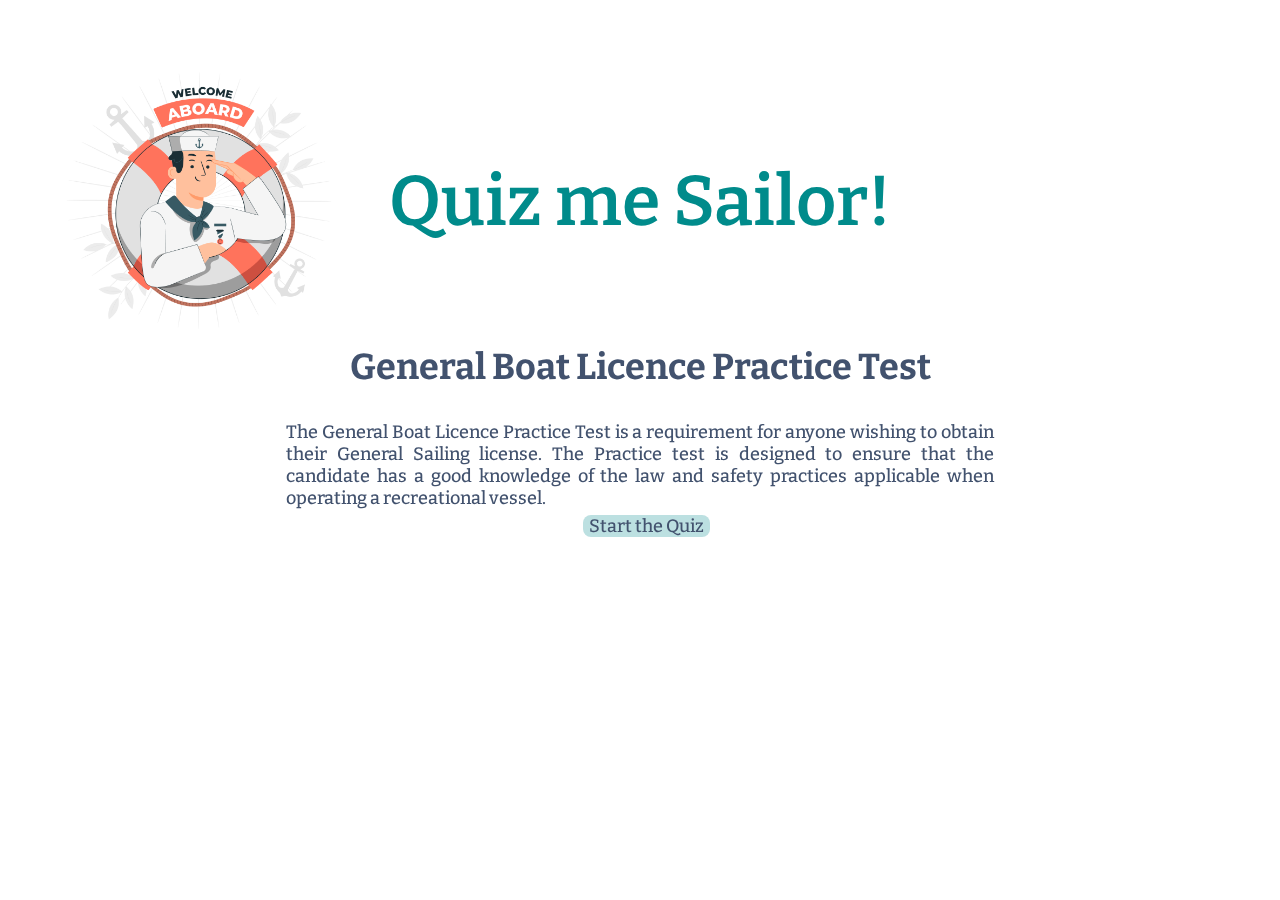
==== index.html @ 4988ebb1 "correct script link in the index" ====
<!DOCTYPE html>
<html lang="en">
<head>
<meta charset="UTF-8">
<meta name="viewport" content="width=device-width, initial-scale=1.0">
<meta http-equiv="X-UA-Compatible" content="ie=edge">
<meta name="Description" content="Enter your description here"/>
<link rel="stylesheet" href="assets/css/style.css">
<title>Quiz me Sailor!</title>
</head>

<body>

    <header>
        <div class="background-image">
            <img id= "background-image" src="assets/css/images/logo-welcome-aboard.jpg" alt="background-image-coloring_pencils"> 
        </div>
        
        <div class="showcase">
        <h1 id="logo">Quiz me Sailor!</h1>  
        </div>

    </header>
    
    <div class="wrapper">
    <div class="container-index">
        <div class="content">
            <h1 id="quiz-header">General Boat Licence Practice Test</h1> 
        <form class="player-form" action="Quizz-My-English/quiz.html" method="get"></form>
           
            <p id ="short-intro">The General Boat Licence Practice Test is a requirement for anyone wishing to obtain their 
                General Sailing license. The Practice test is designed to ensure that the candidate has a good
                 knowledge of the law and safety practices applicable when operating a recreational vessel. </p>
                
                <!--  <label class="contact_line" for="fname">Name</label>
                <input class="contact_input" type="text" id="fname" name="firstname" placeholder="Enter your name" required>

               <label class="contact_line" for="type">Licence type</label>
                    <select name="topic" class="contact_input" id="topic" required>
                        <option value="jobs">General Boat Licence</option>
                        <option value="animals">Master Boat Licence</option>
                        
                    </select>-->
                <div id="start-btn">
                <a href="quiz.html" target="_self" rel="noopener" aria-label=" start the quiz">
                <button id="start-quiz-btn" type="submit" onClick="saveName(event)">Start the Quiz</button>
                </a> </div>
                </div>
        </form>
        </div>        
    </div>
    </div>
    </div>
      


<script src="assets/css/js/script.js"></script>
</body>
</html>
---- assets/css/style.css ----
@import url('https://fonts.googleapis.com/css2?family=Bitter&family=Lato&family=Montserrat&display=swap');


* {
    box-sizing: border-box;
    margin: 0;
    padding: 0;
    font-family: 'Bitter', serif;
    color: #42526e;
}

#background-image {
    height: 30%;
    z-index: -2;
    position: fixed;
    margin: 4rem;
   /** height: 100%;
    width: 100%;
    z-index: -2;
    position: fixed; **/
}

#logo {
    width: 100%;
    position: absolute;
    top: 10rem;
    text-align: center;
    font-size: 70px;
    font-weight: 600;
    color: darkcyan;
}
.container {
    margin: auto;
    width: 70%;
   /** border: 3px solid #73AD21; **/
    padding: 10px;
    top: 20%;
   /** background-color: #bce0e18c; **/
    height: 61vh;
    display: flex;
    position: relative;
    flex-direction: column;
    flex-wrap: wrap;
    align-content: center;
    justify-content: center;
}

.container-index {
    margin: auto;
    width: 60%;
    padding: 10px;
    top: 20%;
    height: 55vh;
    display: flex;
    position: relative;
    flex-direction: column;
    flex-wrap: wrap;
    align-content: center;
    justify-content: center;
}

.content {
    color: #42526e;
    padding: 7px 20px;
    cursor: pointer;
    margin-left: auto;
    font-weight: 500;
    font-size: large;
    display: flex;
    flex-direction: column;
    align-items: center;

}

.content-quiz {
    width: 70%;

}

.contact_line {
    margin-top: 0.1rem;
    margin-bottom: 0.1rem;
    padding: 0.3rem;
}

.contact_input {
    color: #42526e;
    padding: 7px 20px;
    cursor: pointer;
    font-weight: 500;
    font-size: large;
    border: #efeae6;
    border-radius: 0.5rem;
    margin: 0.3rem;
    background: #bce0e11f;
    border: 1px solid;
}

#quiz-header {
    text-align: center;
    padding: 2rem;
}

#short-intro {
    text-align: justify;
}

.start-btn {
    width: 20rem;
    padding: 1rem;
    display: flex;
    flex-direction: column;
    margin: 10px;
    color: grey;
    cursor: pointer;
    background: #bce0e1;
    color: #42526e;
    cursor: pointer;
    font-weight: 500;
    font-size: large;
    border: #efeae6;
    border-radius: 0.5rem;

}
#start-quiz-btn {
    margin: 6px;
    color: grey;
    cursor: pointer;
    background: #bce0e1;
    color: #42526e;
    cursor: pointer;
    font-weight: 500;
    font-size: large;
    border: #efeae6;
    border-radius: 0.5rem;
    width: 100%;
}

.wrapper{
    height: 100vh;
}

.btn {
    padding: 20px;
    margin: 6px;
    color: grey;
    cursor: pointer;
    background: #bce0e1;
    color: #42526e;
    cursor: pointer;
    font-weight: 500;
    font-size: large;
    border: #efeae6;
    border-radius: 0.5rem;

}

.btn:hover{
    background: yellowgreen;
    padding: 22px;
}

.answer-options {
    padding: 20px;
    display: flex;
    flex-direction: column;
}

#question-text {
    padding-left: 1rem;
    font-size: x-large;
}

.choice-prefix {
    display: flex;
    justify-content: space-between;
    align-items: center;
    flex-direction: row;
}
.btn-option {
    display: flex;
    flex-direction: row;
    flex-wrap: wrap;
    justify-content: flex-start;

}
.choice-text {
    display: flex;
    flex-direction: row;
    flex-wrap: wrap;
    justify-content: flex-start;
    padding-left: 1rem;
}

.controls {
    display: flex;
    flex-direction: row;
    flex-wrap: nowrap;
    justify-content: center;
}

.score {
    font-size: xx-large;
    font-weight: 500;
    text-align: center;
    margin: 2rem;
}

.hide {
    display: none;
}
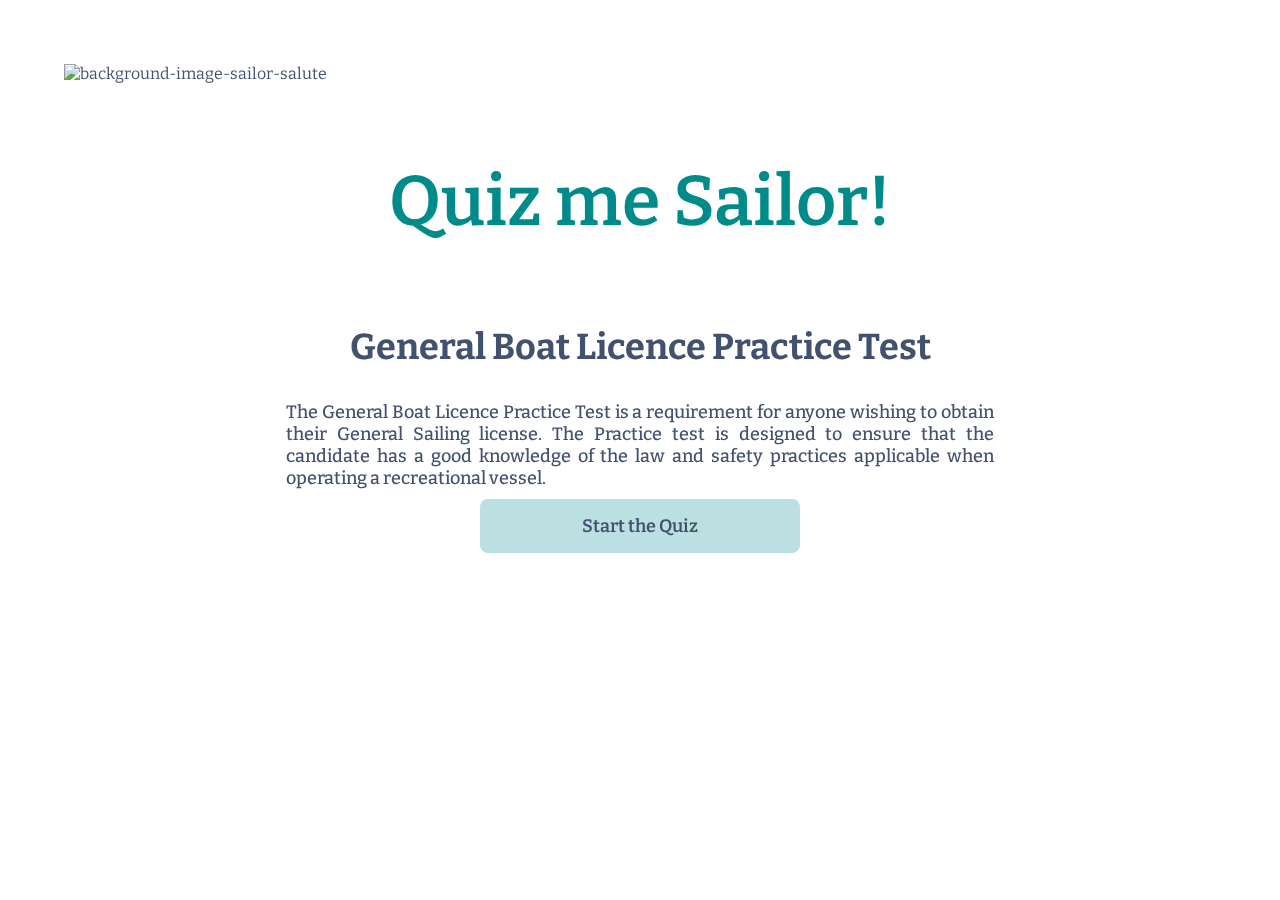
==== commit b85de6df: "add functions and style to answers, display answer messages and fix script bugs" ====
--- a/index.html
+++ b/index.html
@@ -13,7 +13,7 @@
 
     <header>
         <div class="background-image">
-            <img id= "background-image" src="assets/css/images/logo-welcome-aboard.jpg" alt="background-image-coloring_pencils"> 
+            <img id= "background-image" src="images/logo-welcome-aboard.jpg" alt="background-image-sailor-salute"> 
         </div>
         
         <div class="showcase">
@@ -54,7 +54,7 @@
       
 
 
-<script src="assets/css/js/script.js"></script>
+<script src="js/script.js"></script>
 </body>
 </html>
 
--- a/assets/css/style.css
+++ b/assets/css/style.css
@@ -105,35 +105,27 @@
     text-align: justify;
 }
 
-.start-btn {
+#start-btn {
     width: 20rem;
     padding: 1rem;
     display: flex;
     flex-direction: column;
     margin: 10px;
-    color: grey;
     cursor: pointer;
     background: #bce0e1;
+    border-radius: 0.5rem;
+  
+}
+#start-quiz-btn {
+    cursor: pointer;
+    background: #bce0e1;
     color: #42526e;
     cursor: pointer;
     font-weight: 500;
     font-size: large;
     border: #efeae6;
-    border-radius: 0.5rem;
-
-}
-#start-quiz-btn {
-    margin: 6px;
-    color: grey;
-    cursor: pointer;
-    background: #bce0e1;
-    color: #42526e;
-    cursor: pointer;
-    font-weight: 500;
-    font-size: large;
-    border: #efeae6;
-    border-radius: 0.5rem;
     width: 100%;
+    font-weight: 600;
 }
 
 .wrapper{
@@ -157,8 +149,13 @@
 
 .btn:hover{
     background: yellowgreen;
-    padding: 22px;
-}
+   
+}
+
+
+
+
+
 
 .answer-options {
     padding: 20px;
@@ -182,8 +179,12 @@
     flex-direction: row;
     flex-wrap: wrap;
     justify-content: flex-start;
-
-}
+}
+
+.btn-option:disabled {
+    cursor: default;
+}
+
 .choice-text {
     display: flex;
     flex-direction: row;
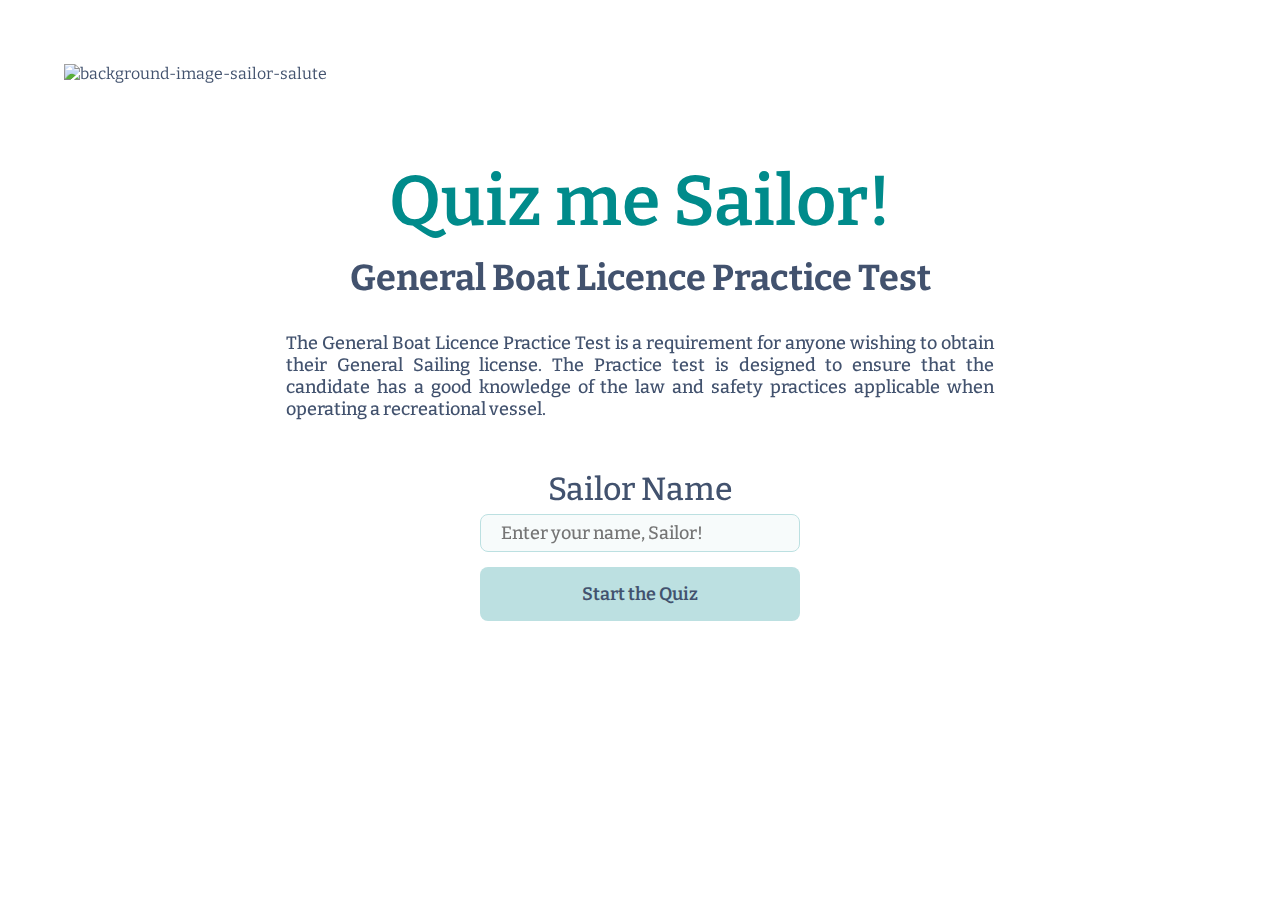
==== commit 41e6a7a4: "Create and style username/sailor name input" ====
--- a/index.html
+++ b/index.html
@@ -26,21 +26,14 @@
     <div class="container-index">
         <div class="content">
             <h1 id="quiz-header">General Boat Licence Practice Test</h1> 
-        <form class="player-form" action="Quizz-My-English/quiz.html" method="get"></form>
+        <form class="player-form" action="/workspace/Quizz-My-English/quiz.html" method="get"></form>
            
             <p id ="short-intro">The General Boat Licence Practice Test is a requirement for anyone wishing to obtain their 
                 General Sailing license. The Practice test is designed to ensure that the candidate has a good
                  knowledge of the law and safety practices applicable when operating a recreational vessel. </p>
                 
-                <!--  <label class="contact_line" for="fname">Name</label>
-                <input class="contact_input" type="text" id="fname" name="firstname" placeholder="Enter your name" required>
-
-               <label class="contact_line" for="type">Licence type</label>
-                    <select name="topic" class="contact_input" id="topic" required>
-                        <option value="jobs">General Boat Licence</option>
-                        <option value="animals">Master Boat Licence</option>
-                        
-                    </select>-->
+                 <label class="contact_line" for="fname">Sailor Name</label>
+                <input class="contact_input" type="text" id="fname" name="firstname" placeholder="Enter your name, Sailor!" required>
                 <div id="start-btn">
                 <a href="quiz.html" target="_self" rel="noopener" aria-label=" start the quiz">
                 <button id="start-quiz-btn" type="submit" onClick="saveName(event)">Start the Quiz</button>
--- a/assets/css/style.css
+++ b/assets/css/style.css
@@ -78,9 +78,9 @@
 }
 
 .contact_line {
-    margin-top: 0.1rem;
+    margin-top: 3.1rem;
     margin-bottom: 0.1rem;
-    padding: 0.3rem;
+    font-size: xx-large;
 }
 
 .contact_input {
@@ -89,11 +89,11 @@
     cursor: pointer;
     font-weight: 500;
     font-size: large;
-    border: #efeae6;
     border-radius: 0.5rem;
     margin: 0.3rem;
     background: #bce0e11f;
-    border: 1px solid;
+    border: 0.5px solid #bce0e1;
+    width: 20rem;
 }
 
 #quiz-header {
@@ -153,10 +153,6 @@
 }
 
 
-
-
-
-
 .answer-options {
     padding: 20px;
     display: flex;
@@ -166,6 +162,7 @@
 #question-text {
     padding-left: 1rem;
     font-size: x-large;
+    text-align: center;
 }
 
 .choice-prefix {
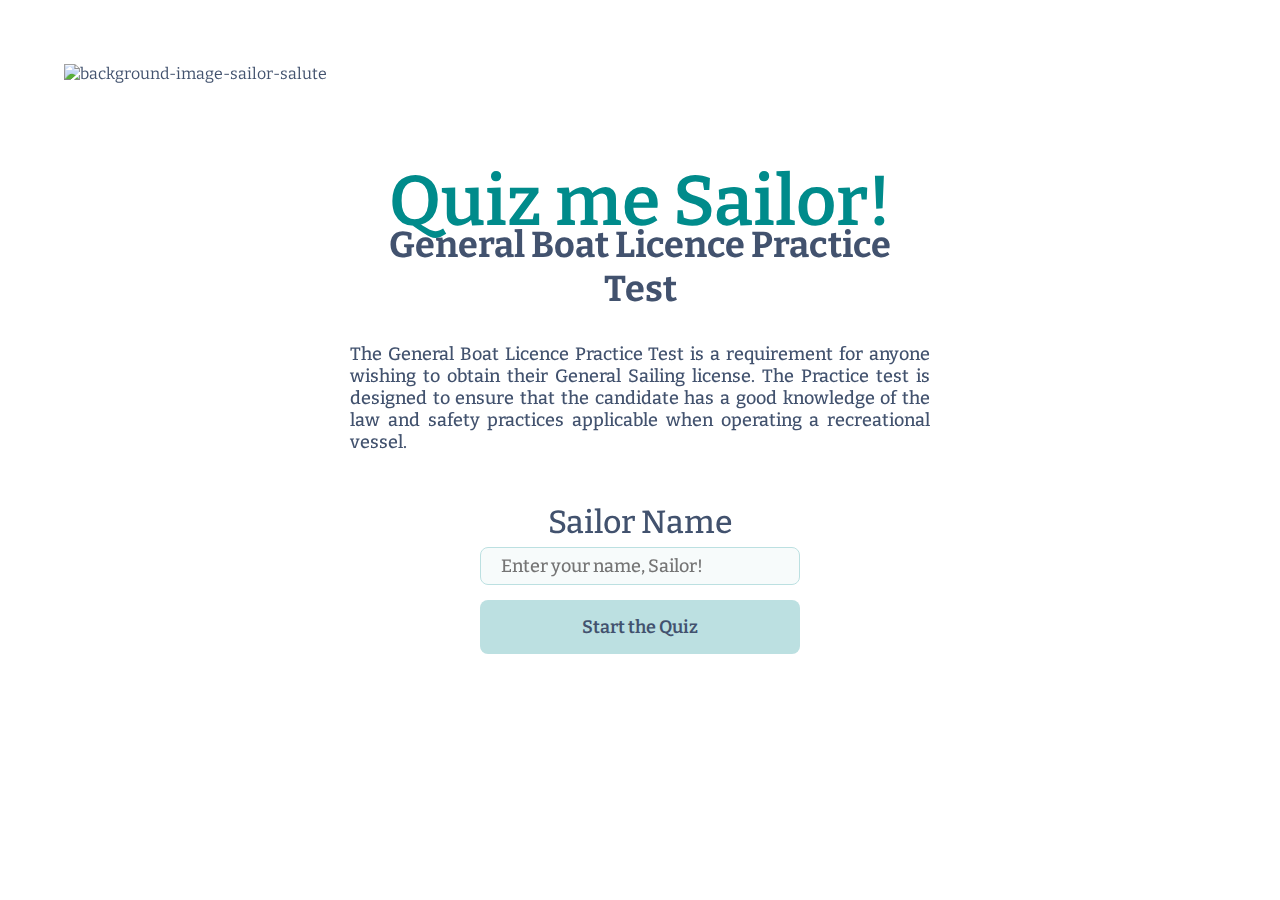
==== commit 306dddf5: "Add media queries and a funtion to save username" ====
--- a/index.html
+++ b/index.html
@@ -32,12 +32,14 @@
                 General Sailing license. The Practice test is designed to ensure that the candidate has a good
                  knowledge of the law and safety practices applicable when operating a recreational vessel. </p>
                 
-                 <label class="contact_line" for="fname">Sailor Name</label>
+                <label class="contact_line" for="fname">Sailor Name</label>
                 <input class="contact_input" type="text" id="fname" name="firstname" placeholder="Enter your name, Sailor!" required>
                 <div id="start-btn">
-                <a href="quiz.html" target="_self" rel="noopener" aria-label=" start the quiz">
-                <button id="start-quiz-btn" type="submit" onClick="saveName(event)">Start the Quiz</button>
-                </a> </div>
+                <button id="start-quiz-btn" type="submit" onClick="saveName()">Start the Quiz</button>
+                </div>
+                <div id="message" class="message">
+        
+                </div>
                 </div>
         </form>
         </div>        
--- a/assets/css/style.css
+++ b/assets/css/style.css
@@ -32,10 +32,8 @@
 .container {
     margin: auto;
     width: 70%;
-   /** border: 3px solid #73AD21; **/
     padding: 10px;
     top: 20%;
-   /** background-color: #bce0e18c; **/
     height: 61vh;
     display: flex;
     position: relative;
@@ -47,7 +45,7 @@
 
 .container-index {
     margin: auto;
-    width: 60%;
+    width: 50%;
     padding: 10px;
     top: 20%;
     height: 55vh;
@@ -206,4 +204,140 @@
 
 .hide {
     display: none;
+}
+
+@media only screen and (max-width: 400px) {
+    .container-index {
+        height: 54vh;
+    }
+    #logo {
+        
+        font-size: xx-large;
+        
+    }
+
+    #background-image {
+        height: 10%;
+        z-index: -2;
+        position: fixed;
+        margin: 2rem;
+    }
+
+    #quiz-header {
+    font-size: x-large;
+    }
+    .contact_line {
+        font-size: x-large;
+    }
+
+    .container {
+        height: 87vh;
+    }
+}
+
+@media only screen and (max-width: 768px) {
+    
+    #background-image {
+        height: 18%;
+        z-index: -2;
+        position: fixed;
+        margin: 3rem;
+    }
+    #logo {
+        font-size: xxx-large;
+    }
+
+    .container-index {
+        width: 80%;
+    }
+
+    .contact_line {
+        font-size: x-large;
+    }
+
+    .container {
+        width: 100%;
+        height: 81vh;
+        top: 20%;
+        display: flex;
+        position: relative;
+        flex-direction: column;
+        flex-wrap: wrap;
+        align-content: center;
+        justify-content: center;
+            
+    }
+    .score {
+        font-size: x-large;
+        text-align: center;
+        margin: 1rem
+    }
+
+    #quiz-header {
+        font-size: x-large;
+        padding: 1rem;
+    }
+    .content-quiz {
+    width: 100%;
+}
+   
+}
+
+@media only screen and (max-width: 992px) {
+    #background-image {
+        height: 18%;
+        z-index: -2;
+        position: fixed;
+        margin: 3rem;
+    }
+    #logo {
+        font-size: xxx-large;
+    }
+
+    .container-index {
+        width: 80%;
+    }
+
+    .contact_line {
+        font-size: x-large;
+    }
+
+    .container {
+        width: 100%;
+        height: 70vh;
+        top: 20%;
+        display: flex;
+        position: relative;
+        flex-direction: column;
+        flex-wrap: wrap;
+        align-content: center;
+        justify-content: center;
+            
+    }
+    .score {
+        font-size: x-large;
+        text-align: center;
+        margin: 1rem
+    }
+
+    #quiz-header {
+        font-size: x-large;
+        padding: 1rem;
+    }
+
+    .content-quiz {
+    width: 100%;
+}
+    
+}
+
+@media only screen and (max-width: 1200px){
+    .container {
+        height: 80vh;     
+    }
+    .container-index {
+        height: 65vh;     
+    }
+
+   
 }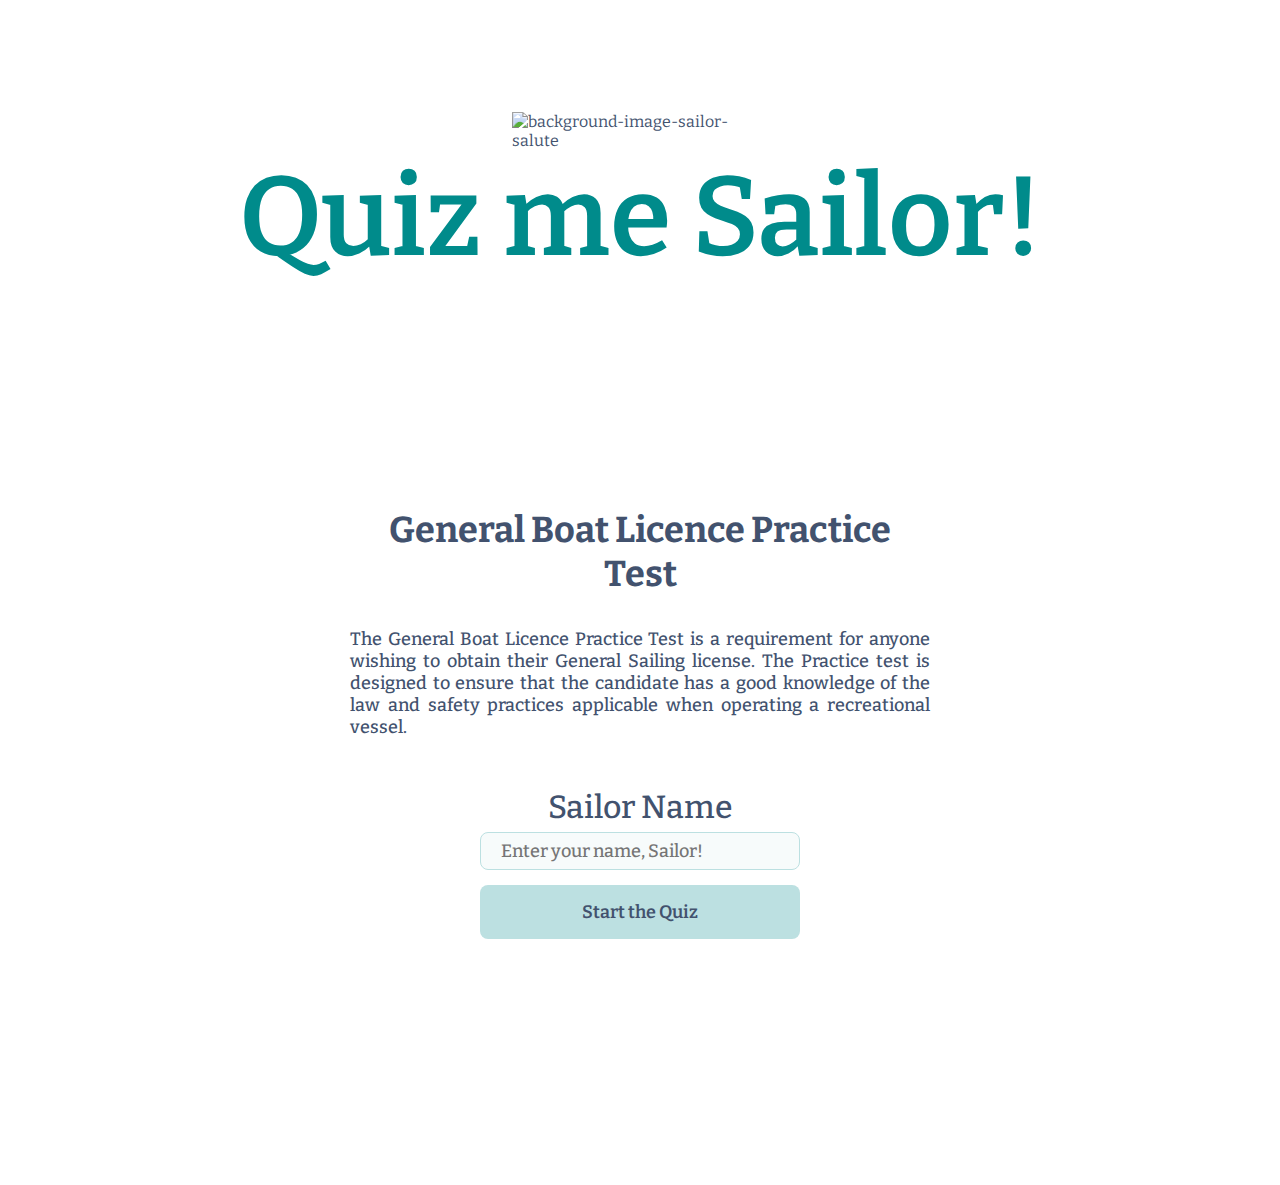
==== commit add75fc2: "adjust media queries" ====
--- a/index.html
+++ b/index.html
@@ -12,13 +12,10 @@
 <body>
 
     <header>
-        <div class="background-image">
+        <div class="header-background">
             <img id= "background-image" src="images/logo-welcome-aboard.jpg" alt="background-image-sailor-salute"> 
-        </div>
-        
-        <div class="showcase">
-        <h1 id="logo">Quiz me Sailor!</h1>  
-        </div>
+            <h1 id="logo">Quiz me Sailor!</h1>  
+       </div>
 
     </header>
     
--- a/assets/css/style.css
+++ b/assets/css/style.css
@@ -8,24 +8,22 @@
     font-family: 'Bitter', serif;
     color: #42526e;
 }
+.header-background {
+    display: flex;
+    flex-direction: column;
+    align-items: center;
+}
 
 #background-image {
-    height: 30%;
-    z-index: -2;
-    position: fixed;
-    margin: 4rem;
-   /** height: 100%;
-    width: 100%;
-    z-index: -2;
-    position: fixed; **/
+        height: 30%;
+        margin-top: 7rem;
+        width: 20%;
 }
 
 #logo {
     width: 100%;
-    position: absolute;
-    top: 10rem;
     text-align: center;
-    font-size: 70px;
+    font-size: 7rem;
     font-weight: 600;
     color: darkcyan;
 }
@@ -34,13 +32,13 @@
     width: 70%;
     padding: 10px;
     top: 20%;
-    height: 61vh;
+    height: 40vh;
     display: flex;
     position: relative;
     flex-direction: column;
-    flex-wrap: wrap;
-    align-content: center;
+    align-items: center;
     justify-content: center;
+
 }
 
 .container-index {
@@ -176,6 +174,11 @@
     justify-content: flex-start;
 }
 
+.btn-option:hover{
+    background: yellowgreen;
+   
+}
+
 .btn-option:disabled {
     cursor: default;
 }
@@ -207,20 +210,18 @@
 }
 
 @media only screen and (max-width: 400px) {
-    .container-index {
+    /*.container-index {
         height: 54vh;
-    }
+    }*/
     #logo {
-        
         font-size: xx-large;
-        
+        width: 100%;
     }
 
     #background-image {
         height: 10%;
-        z-index: -2;
-        position: fixed;
-        margin: 2rem;
+        margin-top: 7rem;
+        width: 25%;
     }
 
     #quiz-header {
@@ -228,10 +229,24 @@
     }
     .contact_line {
         font-size: x-large;
+        width: 100%;
+    }
+    .contact_input {
+        width: 100%;
+    }
+    #start-btn {
+        width: 100%;
     }
 
     .container {
         height: 87vh;
+    }
+    .content-quiz {
+        width: 100%;
+    }
+
+    .content {
+        width: 100%;
     }
 }
 
@@ -239,18 +254,18 @@
     
     #background-image {
         height: 18%;
-        z-index: -2;
-        position: fixed;
-        margin: 3rem;
+        margin-top: 2rem;
     }
     #logo {
         font-size: xxx-large;
     }
 
-    .container-index {
+   /* .container-index {
         width: 80%;
-    }
-
+    }*/
+    .content {
+        width: 100%;
+    }
     .contact_line {
         font-size: x-large;
     }
@@ -259,18 +274,7 @@
         width: 100%;
         height: 81vh;
         top: 20%;
-        display: flex;
-        position: relative;
-        flex-direction: column;
-        flex-wrap: wrap;
-        align-content: center;
-        justify-content: center;
             
-    }
-    .score {
-        font-size: x-large;
-        text-align: center;
-        margin: 1rem
     }
 
     #quiz-header {
@@ -286,9 +290,6 @@
 @media only screen and (max-width: 992px) {
     #background-image {
         height: 18%;
-        z-index: -2;
-        position: fixed;
-        margin: 3rem;
     }
     #logo {
         font-size: xxx-large;
@@ -303,15 +304,8 @@
     }
 
     .container {
-        width: 100%;
-        height: 70vh;
-        top: 20%;
-        display: flex;
-        position: relative;
-        flex-direction: column;
-        flex-wrap: wrap;
-        align-content: center;
-        justify-content: center;
+        width: 80%;
+       
             
     }
     .score {
@@ -328,16 +322,27 @@
     .content-quiz {
     width: 100%;
 }
+    .content {
+    width: 100%;
+}
     
 }
 
 @media only screen and (max-width: 1200px){
-    .container {
-        height: 80vh;     
-    }
+    
     .container-index {
         height: 65vh;     
     }
 
+    #background-image {
+        height: 18%;
+    }
+    .content-quiz {
+        width: 100%;
+    }
+    .content {
+        width: 100%;
+    }
+
    
 }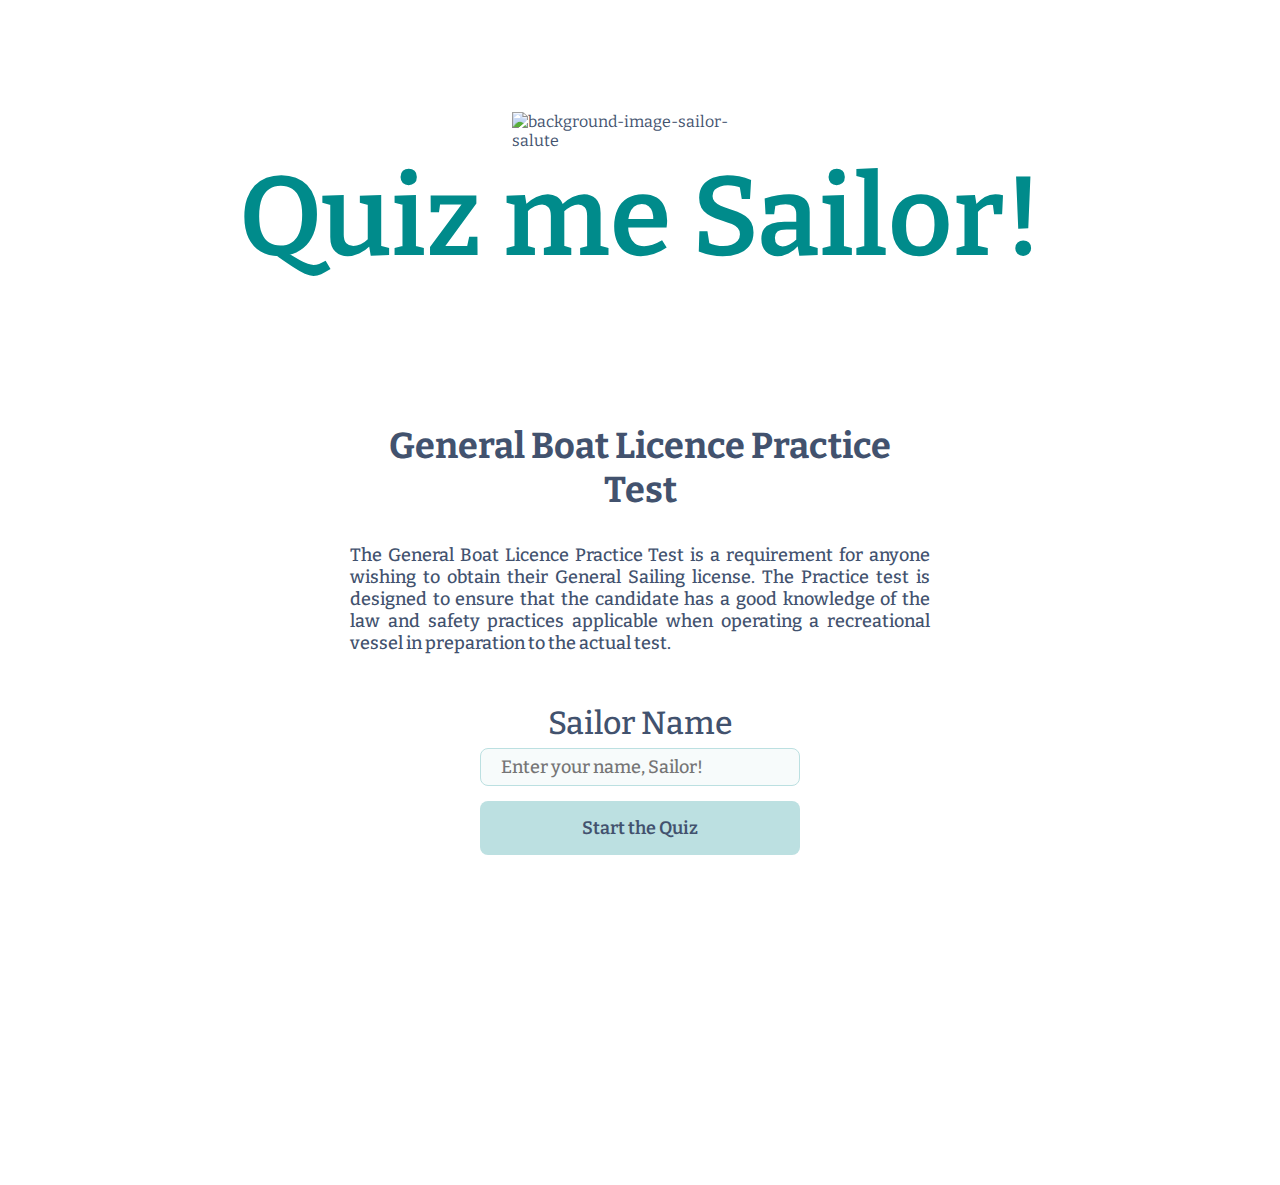
==== commit dbfac2cf: "Comment the css and delete commented out code" ====
--- a/index.html
+++ b/index.html
@@ -4,7 +4,7 @@
 <meta charset="UTF-8">
 <meta name="viewport" content="width=device-width, initial-scale=1.0">
 <meta http-equiv="X-UA-Compatible" content="ie=edge">
-<meta name="Description" content="Enter your description here"/>
+<meta name="Quiz me, Sailor!" content="Boat Licence Practice Test">
 <link rel="stylesheet" href="assets/css/style.css">
 <title>Quiz me Sailor!</title>
 </head>
@@ -13,40 +13,37 @@
 
     <header>
         <div class="header-background">
-            <img id= "background-image" src="images/logo-welcome-aboard.jpg" alt="background-image-sailor-salute"> 
+            <img id= "background-image" src="assets/images/logo-welcome-aboard-compressed.jpg" alt="background-image-sailor-salute"> 
             <h1 id="logo">Quiz me Sailor!</h1>  
        </div>
 
     </header>
     
-    <div class="wrapper">
-    <div class="container-index">
-        <div class="content">
-            <h1 id="quiz-header">General Boat Licence Practice Test</h1> 
-        <form class="player-form" action="/workspace/Quizz-My-English/quiz.html" method="get"></form>
+    <main class="wrapper">
+        <section class="container-index">
+            <div class="content">
+                <h1 id="quiz-header">General Boat Licence Practice Test</h1> 
            
-            <p id ="short-intro">The General Boat Licence Practice Test is a requirement for anyone wishing to obtain their 
-                General Sailing license. The Practice test is designed to ensure that the candidate has a good
-                 knowledge of the law and safety practices applicable when operating a recreational vessel. </p>
+                    <p id ="short-intro">
+                    The General Boat Licence Practice Test is a requirement for anyone wishing to obtain their 
+                    General Sailing license. The Practice test is designed to ensure that the candidate has a good
+                    knowledge of the law and safety practices applicable when operating a recreational vessel in preparation to
+                    the actual test.</p>
                 
-                <label class="contact_line" for="fname">Sailor Name</label>
-                <input class="contact_input" type="text" id="fname" name="firstname" placeholder="Enter your name, Sailor!" required>
-                <div id="start-btn">
-                <button id="start-quiz-btn" type="submit" onClick="saveName()">Start the Quiz</button>
-                </div>
-                <div id="message" class="message">
-        
-                </div>
-                </div>
-        </form>
-        </div>        
-    </div>
-    </div>
-    </div>
-      
+                    <label class="contact_line" for="fname">Sailor Name</label>
+                    <input class="contact_input" type="text" id="fname" name="firstname" placeholder="Enter your name, Sailor!" required>
+                
+                    <div id="start-btn">
+                        <button id="start-quiz-btn" type="submit" onClick="saveName()">Start the Quiz</button>
+                    </div>
+                    <div id="message" class="message"></div>
+                
+            </div>
+        </section>        
+    </main>
+    
 
-
-<script src="js/script.js"></script>
+<script src="assets/js/script.js"></script>
 </body>
 </html>
 
--- a/assets/css/style.css
+++ b/assets/css/style.css
@@ -7,7 +7,10 @@
     padding: 0;
     font-family: 'Bitter', serif;
     color: #42526e;
-}
+    max-height: 100%;
+}
+
+/* Header */
 .header-background {
     display: flex;
     flex-direction: column;
@@ -27,26 +30,17 @@
     font-weight: 600;
     color: darkcyan;
 }
-.container {
-    margin: auto;
-    width: 70%;
-    padding: 10px;
-    top: 20%;
-    height: 40vh;
-    display: flex;
-    position: relative;
-    flex-direction: column;
-    align-items: center;
-    justify-content: center;
-
+/* Index page */
+
+.wrapper{
+    height: 100vh;
 }
 
 .container-index {
     margin: auto;
     width: 50%;
     padding: 10px;
-    top: 20%;
-    height: 55vh;
+    top: 10%;
     display: flex;
     position: relative;
     flex-direction: column;
@@ -68,10 +62,11 @@
 
 }
 
-.content-quiz {
-    width: 70%;
-
-}
+#short-intro {
+    text-align: justify;
+}
+
+/*Username field*/
 
 .contact_line {
     margin-top: 3.1rem;
@@ -91,43 +86,61 @@
     border: 0.5px solid #bce0e1;
     width: 20rem;
 }
+/*Start quiz button on the index page*/
+
+#start-btn {
+    width: 20rem;
+    padding: 1rem;
+    display: flex;
+    flex-direction: column;
+    margin: 10px;
+    cursor: pointer;
+    background: #bce0e1;
+    border-radius: 0.5rem;
+  
+}
+#start-quiz-btn {
+    cursor: pointer;
+    background: #bce0e1;
+    color: #42526e;
+    cursor: pointer;
+    font-weight: 500;
+    font-size: large;
+    border: #efeae6;
+    width: 100%;
+    font-weight: 600;
+}
+
+/*The quiz page*/
+
+.container {
+    margin: auto;
+    width: 70%;
+    padding: 10px;
+    top: 10%;
+    display: flex;
+    position: relative;
+    flex-direction: column;
+    align-items: center;
+    justify-content: center;
+}
+.content-quiz {
+    width: 70%;
+}
 
 #quiz-header {
     text-align: center;
     padding: 2rem;
 }
 
-#short-intro {
-    text-align: justify;
-}
-
-#start-btn {
-    width: 20rem;
-    padding: 1rem;
-    display: flex;
-    flex-direction: column;
-    margin: 10px;
-    cursor: pointer;
-    background: #bce0e1;
-    border-radius: 0.5rem;
-  
-}
-#start-quiz-btn {
-    cursor: pointer;
-    background: #bce0e1;
-    color: #42526e;
-    cursor: pointer;
-    font-weight: 500;
-    font-size: large;
-    border: #efeae6;
-    width: 100%;
-    font-weight: 600;
-}
-
-.wrapper{
-    height: 100vh;
-}
-
+/* The control buttons */
+
+.controls {
+    display: flex;
+    flex-direction: row;
+    flex-wrap: wrap;
+    justify-content: center;
+}
 .btn {
     padding: 20px;
     margin: 6px;
@@ -140,14 +153,11 @@
     font-size: large;
     border: #efeae6;
     border-radius: 0.5rem;
-
 }
 
 .btn:hover{
     background: yellowgreen;
-   
-}
-
+}
 
 .answer-options {
     padding: 20px;
@@ -161,27 +171,16 @@
     text-align: center;
 }
 
+/*The answer are alphabetically ordered from A to D */
+
 .choice-prefix {
     display: flex;
     justify-content: space-between;
     align-items: center;
     flex-direction: row;
 }
-.btn-option {
-    display: flex;
-    flex-direction: row;
-    flex-wrap: wrap;
-    justify-content: flex-start;
-}
-
-.btn-option:hover{
-    background: yellowgreen;
-   
-}
-
-.btn-option:disabled {
-    cursor: default;
-}
+
+/* The answers */
 
 .choice-text {
     display: flex;
@@ -191,12 +190,23 @@
     padding-left: 1rem;
 }
 
-.controls {
+.btn-option {
     display: flex;
     flex-direction: row;
-    flex-wrap: nowrap;
-    justify-content: center;
-}
+    flex-wrap: wrap;
+    justify-content: flex-start;
+}
+
+.btn-option:hover{
+    background: yellowgreen;
+   
+}
+
+.btn-option:disabled {
+    cursor: default;
+}
+
+/*score panel*/
 
 .score {
     font-size: xx-large;
@@ -209,10 +219,10 @@
     display: none;
 }
 
+/*Media queries*/
+
 @media only screen and (max-width: 400px) {
-    /*.container-index {
-        height: 54vh;
-    }*/
+    
     #logo {
         font-size: xx-large;
         width: 100%;
@@ -238,9 +248,6 @@
         width: 100%;
     }
 
-    .container {
-        height: 87vh;
-    }
     .content-quiz {
         width: 100%;
     }
@@ -260,20 +267,12 @@
         font-size: xxx-large;
     }
 
-   /* .container-index {
-        width: 80%;
-    }*/
     .content {
         width: 100%;
     }
-    .contact_line {
-        font-size: x-large;
-    }
 
     .container {
         width: 100%;
-        height: 81vh;
-        top: 20%;
             
     }
 
@@ -299,9 +298,6 @@
         width: 80%;
     }
 
-    .contact_line {
-        font-size: x-large;
-    }
 
     .container {
         width: 80%;
@@ -328,12 +324,8 @@
     
 }
 
-@media only screen and (max-width: 1200px){
+@media only screen and (max-width: 1440px){
     
-    .container-index {
-        height: 65vh;     
-    }
-
     #background-image {
         height: 18%;
     }
@@ -343,6 +335,5 @@
     .content {
         width: 100%;
     }
-
    
 }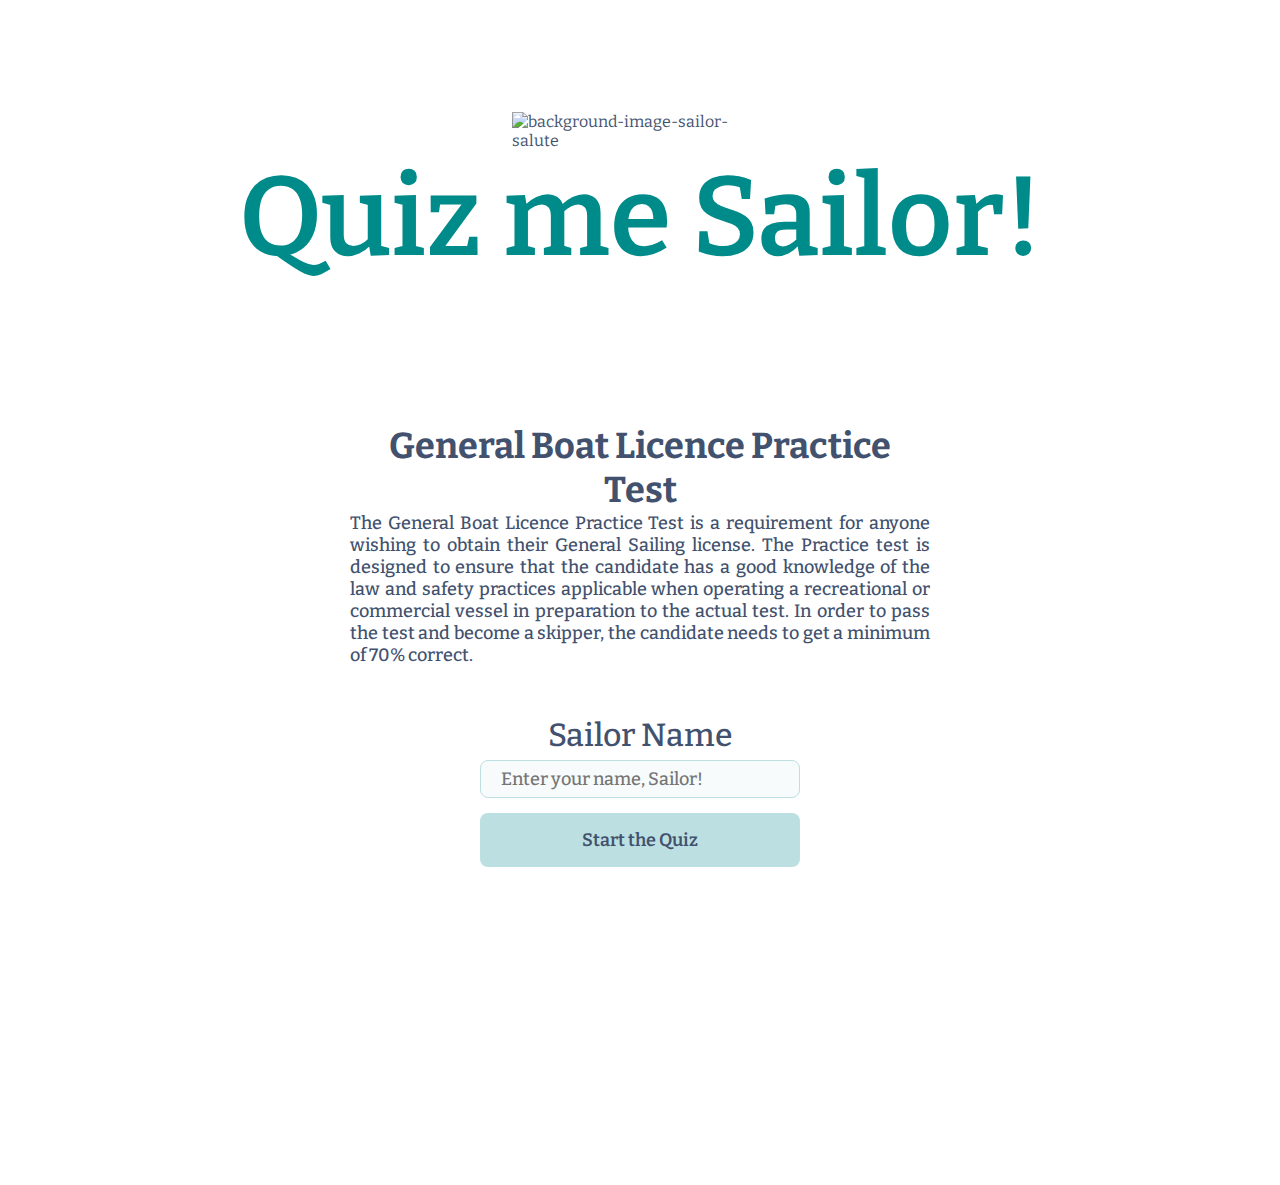
==== commit e7332131: "add header subtitle and style" ====
--- a/index.html
+++ b/index.html
@@ -23,12 +23,13 @@
         <section class="container-index">
             <div class="content">
                 <h1 id="quiz-header">General Boat Licence Practice Test</h1> 
+                
            
                     <p id ="short-intro">
                     The General Boat Licence Practice Test is a requirement for anyone wishing to obtain their 
                     General Sailing license. The Practice test is designed to ensure that the candidate has a good
-                    knowledge of the law and safety practices applicable when operating a recreational vessel in preparation to
-                    the actual test.</p>
+                    knowledge of the law and safety practices applicable when operating a recreational or commercial vessel in preparation to
+                    the actual test. In order to pass the test and become a skipper, the candidate needs to get a minimum of 70% correct.</p>
                 
                     <label class="contact_line" for="fname">Sailor Name</label>
                     <input class="contact_input" type="text" id="fname" name="firstname" placeholder="Enter your name, Sailor!" required>
--- a/assets/css/style.css
+++ b/assets/css/style.css
@@ -130,7 +130,11 @@
 
 #quiz-header {
     text-align: center;
-    padding: 2rem;
+    padding: 2rem 0 0 0;
+}
+
+#quiz-header-subtitle {
+    padding-bottom: 2rem;
 }
 
 /* The control buttons */
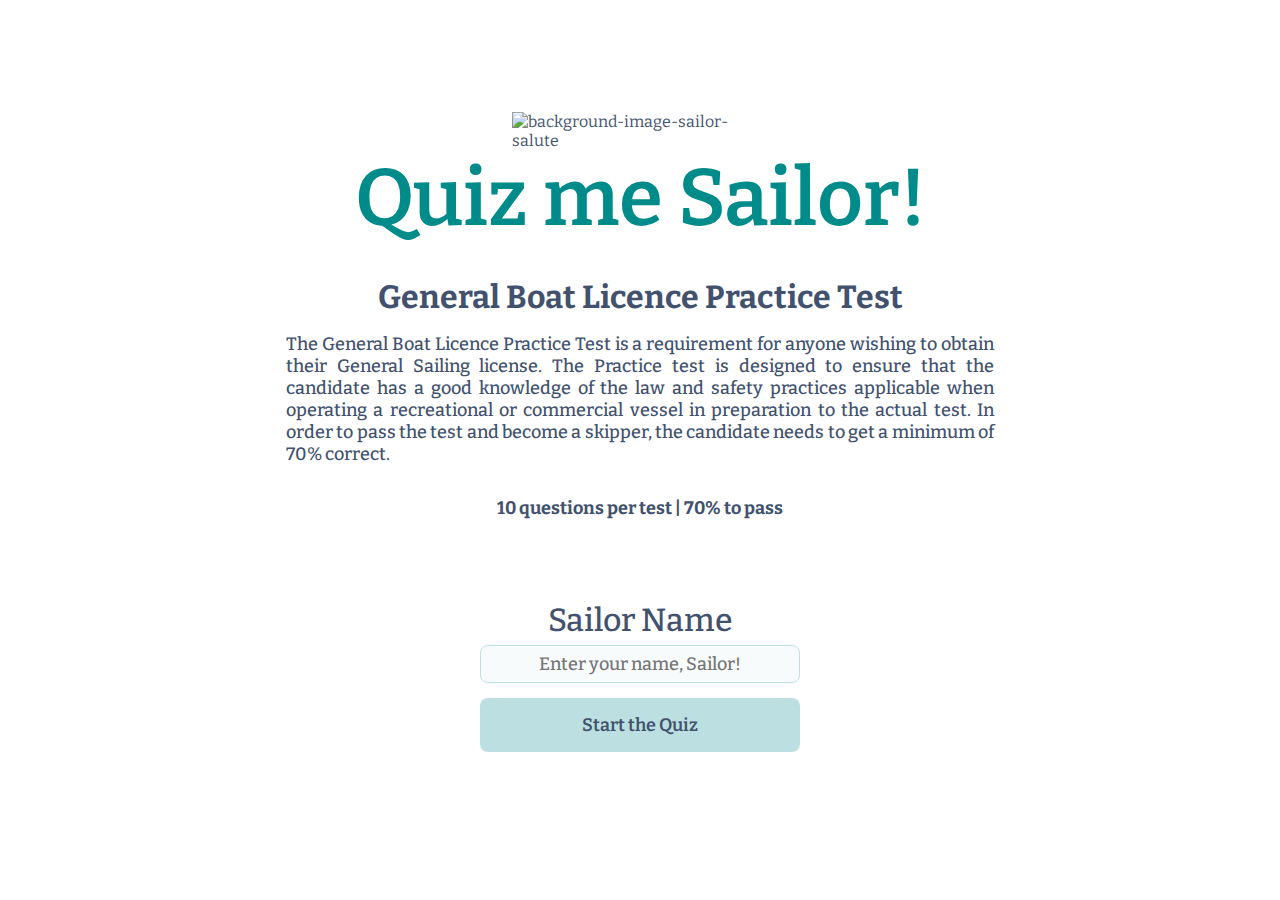
==== commit 4aba03ab: "Add logic to show false, selected answer" ====
--- a/index.html
+++ b/index.html
@@ -12,18 +12,18 @@
 <body>
 
     <header>
-        <div class="header-background">
-            <img id= "background-image" src="assets/images/logo-welcome-aboard-compressed.jpg" alt="background-image-sailor-salute"> 
+      <div class="header-inner">
+          <img id= "background-image" src="assets/images/logo-welcome-aboard-compressed.jpg" alt="background-image-sailor-salute">
+          <div class="header-text">
             <h1 id="logo">Quiz me Sailor!</h1>  
-       </div>
-
+            <h1 id="quiz-header">General Boat Licence Practice Test</h1>
+          </div>
+      </div>
     </header>
     
     <main class="wrapper">
         <section class="container-index">
             <div class="content">
-                <h1 id="quiz-header">General Boat Licence Practice Test</h1> 
-                
            
                     <p id ="short-intro">
                     The General Boat Licence Practice Test is a requirement for anyone wishing to obtain their 
@@ -31,6 +31,8 @@
                     knowledge of the law and safety practices applicable when operating a recreational or commercial vessel in preparation to
                     the actual test. In order to pass the test and become a skipper, the candidate needs to get a minimum of 70% correct.</p>
                 
+                    <h5 id="quiz-header-subtitle">10 questions per test | 70% to pass</h5>
+
                     <label class="contact_line" for="fname">Sailor Name</label>
                     <input class="contact_input" type="text" id="fname" name="firstname" placeholder="Enter your name, Sailor!" required>
                 
@@ -43,8 +45,7 @@
         </section>        
     </main>
     
-
-<script src="assets/js/script.js"></script>
+    <script src="assets/js/script.js"></script>
 </body>
 </html>
 
--- a/assets/css/style.css
+++ b/assets/css/style.css
@@ -11,7 +11,14 @@
 }
 
 /* Header */
-.header-background {
+.header-inner {
+    display: flex;
+    flex-direction: column;
+    align-items: center;
+}
+
+/* Header */
+.header-text {
     display: flex;
     flex-direction: column;
     align-items: center;
@@ -26,19 +33,20 @@
 #logo {
     width: 100%;
     text-align: center;
-    font-size: 7rem;
+    font-size: 5rem;
     font-weight: 600;
     color: darkcyan;
 }
 /* Index page */
 
 .wrapper{
-    height: 100vh;
+    /* height: 100vh;*/
 }
 
 .container-index {
     margin: auto;
     width: 50%;
+    min-width: 768px;
     padding: 10px;
     top: 10%;
     display: flex;
@@ -64,6 +72,11 @@
 
 #short-intro {
     text-align: justify;
+}
+
+#message {
+    font-size: larger;
+    text-align: center;
 }
 
 /*Username field*/
@@ -85,6 +98,7 @@
     background: #bce0e11f;
     border: 0.5px solid #bce0e1;
     width: 20rem;
+    text-align: center;
 }
 /*Start quiz button on the index page*/
 
@@ -115,17 +129,17 @@
 
 .container {
     margin: auto;
-    width: 70%;
+    width: 50%;
+    min-width: 768px;
     padding: 10px;
-    top: 10%;
-    display: flex;
-    position: relative;
+    display: flex;
     flex-direction: column;
     align-items: center;
     justify-content: center;
 }
+
 .content-quiz {
-    width: 70%;
+   /*width: 70%;*/
 }
 
 #quiz-header {
@@ -134,7 +148,8 @@
 }
 
 #quiz-header-subtitle {
-    padding-bottom: 2rem;
+    margin: 2rem;
+    font-size: large;
 }
 
 /* The control buttons */
@@ -170,9 +185,11 @@
 }
 
 #question-text {
-    padding-left: 1rem;
+    margin: 1rem;
+    margin-left: 1rem;
     font-size: x-large;
     text-align: center;
+
 }
 
 /*The answer are alphabetically ordered from A to D */
@@ -191,14 +208,15 @@
     flex-direction: row;
     flex-wrap: wrap;
     justify-content: flex-start;
-    padding-left: 1rem;
+    margin-left: 1rem;
+    text-align: left;
 }
 
 .btn-option {
     display: flex;
     flex-direction: row;
-    flex-wrap: wrap;
     justify-content: flex-start;
+    border: 2px solid white;
 }
 
 .btn-option:hover{
@@ -234,110 +252,128 @@
 
     #background-image {
         height: 10%;
-        margin-top: 7rem;
+        margin-top: 3rem;
         width: 25%;
     }
 
-    #quiz-header {
-    font-size: x-large;
-    }
     .contact_line {
-        font-size: x-large;
-        width: 100%;
-    }
+        font-size: large;
+        margin-top: 2rem;
+    }
+
+    #start-btn {
+        padding: 0.5rem;
+    }
+
+    .content {
+        padding: 0px;
+    }
+
+    #question-text {
+        font-size: medium !important;
+    }
+
+    .choice-text {
+        font-size: small !important;
+    }
+
+    .btn {
+        padding: 10px;
+        font-size: small !important;
+    }
+
+    #short-intro {
+        font-size: medium;
+    }
+
+    #message {
+        font-size: small;
+    }
+
+    .score {
+        font-size: medium !important;
+    }
+
+    #quiz-header-subtitle {
+        font-size: medium;
+    }
+
+    #start-quiz-btn {
+        font-size: medium;
+    }
+
     .contact_input {
-        width: 100%;
-    }
-    #start-btn {
-        width: 100%;
-    }
-
-    .content-quiz {
-        width: 100%;
-    }
-
-    .content {
-        width: 100%;
+        font-size: medium;
     }
 }
 
 @media only screen and (max-width: 768px) {
     
+    #quiz-header {
+        font-size: 4.5vw !important;
+        padding: 0.2rem !important;
+    }
+
+    .header-inner {
+        flex-direction: row;
+        justify-content: center;
+        margin-top: 1rem;
+    }
+
+    #logo {
+        font-size: 8vw !important;
+    }
+
     #background-image {
         height: 18%;
-        margin-top: 2rem;
+        margin-top: 0px;
+        width: 25%;
+    }
+    .container {
+        width: 100%;
+        min-width: 0px;
+    }
+
+    .container-index {
+        width: 100%;
+        min-width: 0px;
+    }
+
+    #question-text {
+        font-size: large;
+    }
+
+    .choice-text {
+        font-size: medium;
+    }
+    .btn {
+        padding: 10px;
+        font-size: medium;
+    }
+}
+
+@media only screen and (max-width: 992px) {
+    #background-image {
+        height: 18%;
     }
     #logo {
         font-size: xxx-large;
     }
 
-    .content {
-        width: 100%;
-    }
-
-    .container {
-        width: 100%;
-            
+    .score {
+        font-size: large;
+        text-align: center;
+        margin: 0.2rem;
     }
 
     #quiz-header {
         font-size: x-large;
         padding: 1rem;
     }
-    .content-quiz {
-    width: 100%;
-}
-   
-}
-
-@media only screen and (max-width: 992px) {
-    #background-image {
-        height: 18%;
-    }
-    #logo {
-        font-size: xxx-large;
-    }
-
-    .container-index {
-        width: 80%;
-    }
-
-
-    .container {
-        width: 80%;
-       
-            
-    }
-    .score {
-        font-size: x-large;
-        text-align: center;
-        margin: 1rem
-    }
-
-    #quiz-header {
-        font-size: x-large;
-        padding: 1rem;
-    }
-
-    .content-quiz {
-    width: 100%;
-}
-    .content {
-    width: 100%;
-}
     
 }
 
 @media only screen and (max-width: 1440px){
     
-    #background-image {
-        height: 18%;
-    }
-    .content-quiz {
-        width: 100%;
-    }
-    .content {
-        width: 100%;
-    }
    
 }